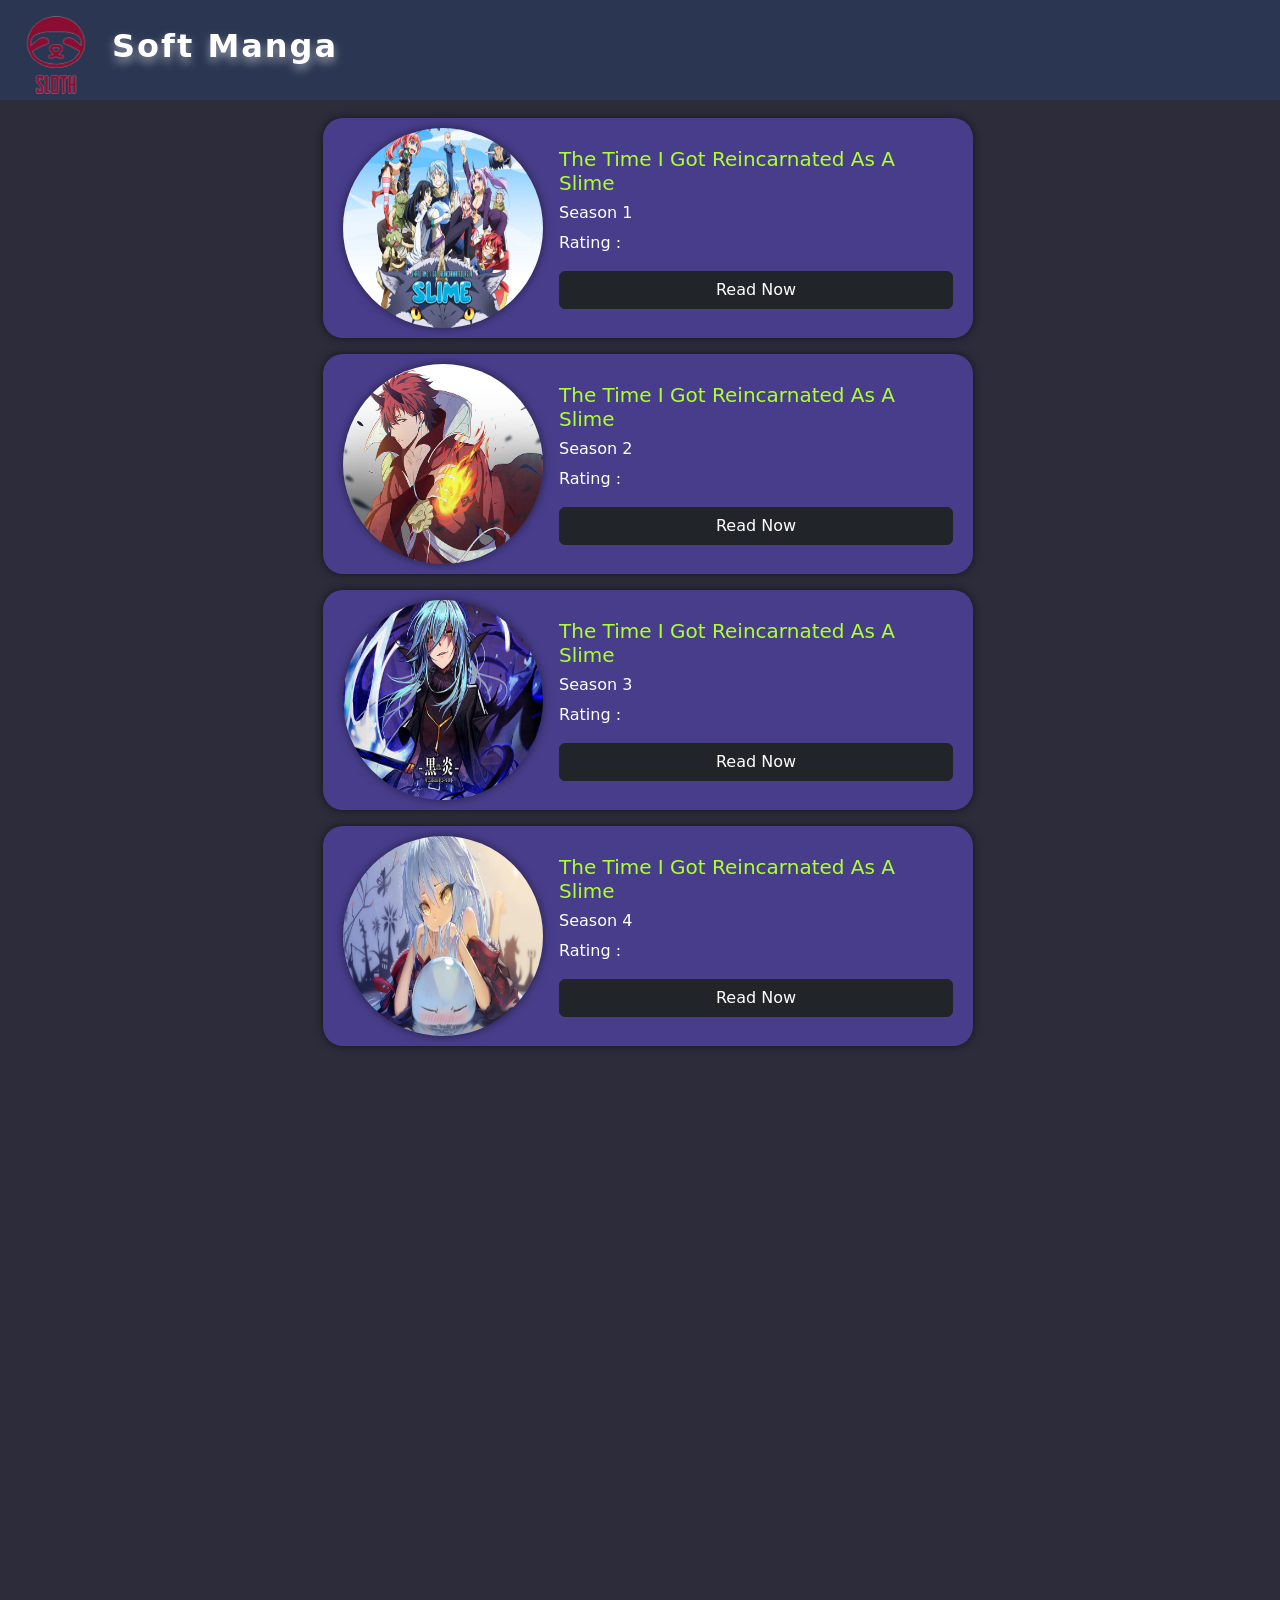
==== m-slime/m-slime.html @ e8365041 "first test" ====
<!DOCTYPE html>
<html>
<head>
	<title>Soft Manga</title>
<!--    Bootstrap css1 js2-->
    <link href="https://cdn.jsdelivr.net/npm/bootstrap@5.1.1/dist/css/bootstrap.min.css" rel="stylesheet" integrity="sha384-F3w7mX95PdgyTmZZMECAngseQB83DfGTowi0iMjiWaeVhAn4FJkqJByhZMI3AhiU" crossorigin="anonymous">
<!-- font awsome -->
    <link href="../libs/fontawsome/css/all.min.css" rel="stylesheet" type="text/css">
<!--    Custom css-->
    <link href="m-slime-css/m-slime.css" rel="stylesheet" type="text/css" />
</head>
<body>

<!-- Start Nav Section -->
<nav class="fixed-top">
	<a href="index.html" class="navbar-brand mx-3">
		<img src="m-slime-img/logo.png" width="80px" height="100px" alt="logo" />
	</a>

	<div class="justify-content-center">
		<h2 class="text-center fw-bold">Soft Manga</h2>
	</div>
</nav>
<!-- End Nav Section -->

<!-- Start Section -->
	<section class="collection">
		<div class="container-fluid mx-2">
			<div class="row">
				<!-- start season1 -->
				<div class="col-lg-6 col-md-6 col-sm-12 d-flex align-items-center my-2 cards lefts">
					<div class="images mx-2">
						<img src="m-slime-img/image2.1.jpg" alt="img1.6"/>
					</div>
						
					<div class="texts m-2"> 
						<h5>The Time I Got Reincarnated As A Slime</h5>
						<h6>Season 1</h6>

						<p class="ratings">Rating :
							<span>
							<i class="fas fa-star"></i>
							<i class="fas fa-star"></i>
							<i class="fas fa-star"></i>
							<i class="fas fa-star"></i>
							<i class="fas fa-star"></i>
							</span>
						</p>

						<div class="d-grid">
							<a class="btn btn-dark" href="../a-slime-s1/a-slime-s1.html">Read Now</a>
						</div>
					</div>		

				</div>
				<!-- end season1 -->

				<!-- start season2 -->
				<div class="col-lg-6 col-md-6 col-sm-12 d-flex align-items-center my-2 cards rights">
					
					<div class="images mx-2">
						<img src="m-slime-img/image2.2.jpg" alt="img1.7"/>
					</div>
						
					<div class="texts m-2"> 
						<h5>The Time I Got Reincarnated As A Slime</h5>
						<h6>Season 2</h6>

						<p class="ratings">Rating :
							<span>
							<i class="fas fa-star"></i>
							<i class="fas fa-star"></i>
							<i class="fas fa-star"></i>
							<i class="fas fa-star"></i>
							<i class="fas fa-star"></i>
							</span>
						</p>

						<div class="d-grid">
							<a class="btn btn-dark">Read Now</a>
						</div>

						</div>

				</div>
				<!-- end season2 -->

				<!-- start season3 -->
				<div class="col-lg-6 col-md-6 col-sm-12 d-flex align-items-center my-2 cards lefts">

					<div class="images mx-2">
						<img src="m-slime-img/image2.3.jpg" alt="img2.3"/>
					</div>

					<div class="texts m-2">
						<h5>The Time I Got Reincarnated As A Slime</h5>
						<h6>Season 3</h6>

						<p class="ratings">Rating :
							<span>
							<i class="fas fa-star"></i>
							<i class="fas fa-star"></i>
							<i class="fas fa-star"></i>
							<i class="fas fa-star"></i>
							<i class="fas fa-star"></i>
							</span>
						</p>

						<div class="d-grid">
							<a class="btn btn-dark">Read Now</a>
						</div>

						</div>

				</div>
				<!-- end season3 -->

				<!-- start season4 -->
				<div class="col-lg-6 col-md-6 col-sm-12 d-flex align-items-center cards my-2 rights">

					<div class="images mx-2">
						<img src="m-slime-img/image2.4.jpg" alt="img2.4"/>
					</div>

					<div class="texts m-2">
						<h5>The Time I Got Reincarnated As A Slime</h5>
						<h6>Season 4</h6>

						<p class="ratings">Rating :
							<span>
							<i class="fas fa-star"></i>
							<i class="fas fa-star"></i>
							<i class="fas fa-star"></i>
							<i class="fas fa-star"></i>
							<i class="fas fa-star"></i>
							</span>
						</p>

						<div class="d-grid">
							<a class="btn btn-dark">Read Now</a>
						</div>

						</div>

				</div>
				<!-- end season4 -->



			</div>
		</div>
	</section>
<!-- End Section -->






<!--Bootstrap css1 js2-->
<script src="https://cdn.jsdelivr.net/npm/@popperjs/core@2.9.3/dist/umd/popper.min.js" integrity="sha384-W8fXfP3gkOKtndU4JGtKDvXbO53Wy8SZCQHczT5FMiiqmQfUpWbYdTil/SxwZgAN" crossorigin="anonymous"></script>
<script src="https://cdn.jsdelivr.net/npm/bootstrap@5.1.1/dist/js/bootstrap.min.js" integrity="sha384-skAcpIdS7UcVUC05LJ9Dxay8AXcDYfBJqt1CJ85S/CFujBsIzCIv+l9liuYLaMQ/" crossorigin="anonymous"></script>
<!--Custom js-->
<script src="m-slime-js/m-slime.js" type="text/javascript"></script>
</body>
</html>
---- m-slime/m-slime-css/m-slime.css ----
:root{
	--bg-color: #2c2c3b;
	--section-color: darkslateblue;
	--title-color: greenyellow;
}

*{
	box-sizing: border-box;
}

body{
	background-color: var(--bg-color);
	height: 1500px;
}
nav{
	/*background-image: url("../mangaimg/image1.5.jpg");*/
	background-color:#2a3652;
	height: 100px;

	display: flex;
	align-items: center;

	position: relative;
}

/*nav::before{
	content: "";
	width: 100%;
	height: 100%;
	background-color: rgba(0,0,0,0.5);

	position: absolute;
	top: 0;
	left: 0;

	z-index: -1;
}*/

h2{
	color: #fff;
	letter-spacing: 2px;
	text-shadow: 0 5px 10px rgba(255,255,255,0.5);
}

/*Start Section*/

section{
	margin-top: 110px;
}

.cards{
	width: 650px;
	height: 220px;
	background-color: var(--section-color);
	color: #fff;
	border-radius: 20px;
	box-shadow: 0 0 10px rgba(0,0,0,0.5);
	margin:auto;
}

.images img{
	width: 200px;
	height: 200px;
	border-radius: 50%;
	box-shadow: 0 0 10px rgba(0,0,0,0.5);
	background-position: center;
}

h5{
	color: var(--title-color);
}

.ratings span i{
	color: yellow;
}

.ratings span i:last-child{
	color: #fff;
}

.lefts{
	animation: myanileft 0.5s ease;
}

.rights{
	animation: myaniright 0.5s ease;
}

@keyframes myanileft {
	0%{
		transform: translateX(-50px);
		opacity: 0;
	}

	100%{
		transform: translateX(0px);
		opacity: 1;
	}
}

@keyframes myaniright {
	0%{
		transform: translateX(50px);
		opacity: 0;
	}

	100%{
		transform: translate(0px);
		opacity: 1;
	}
}

/*End Section*/
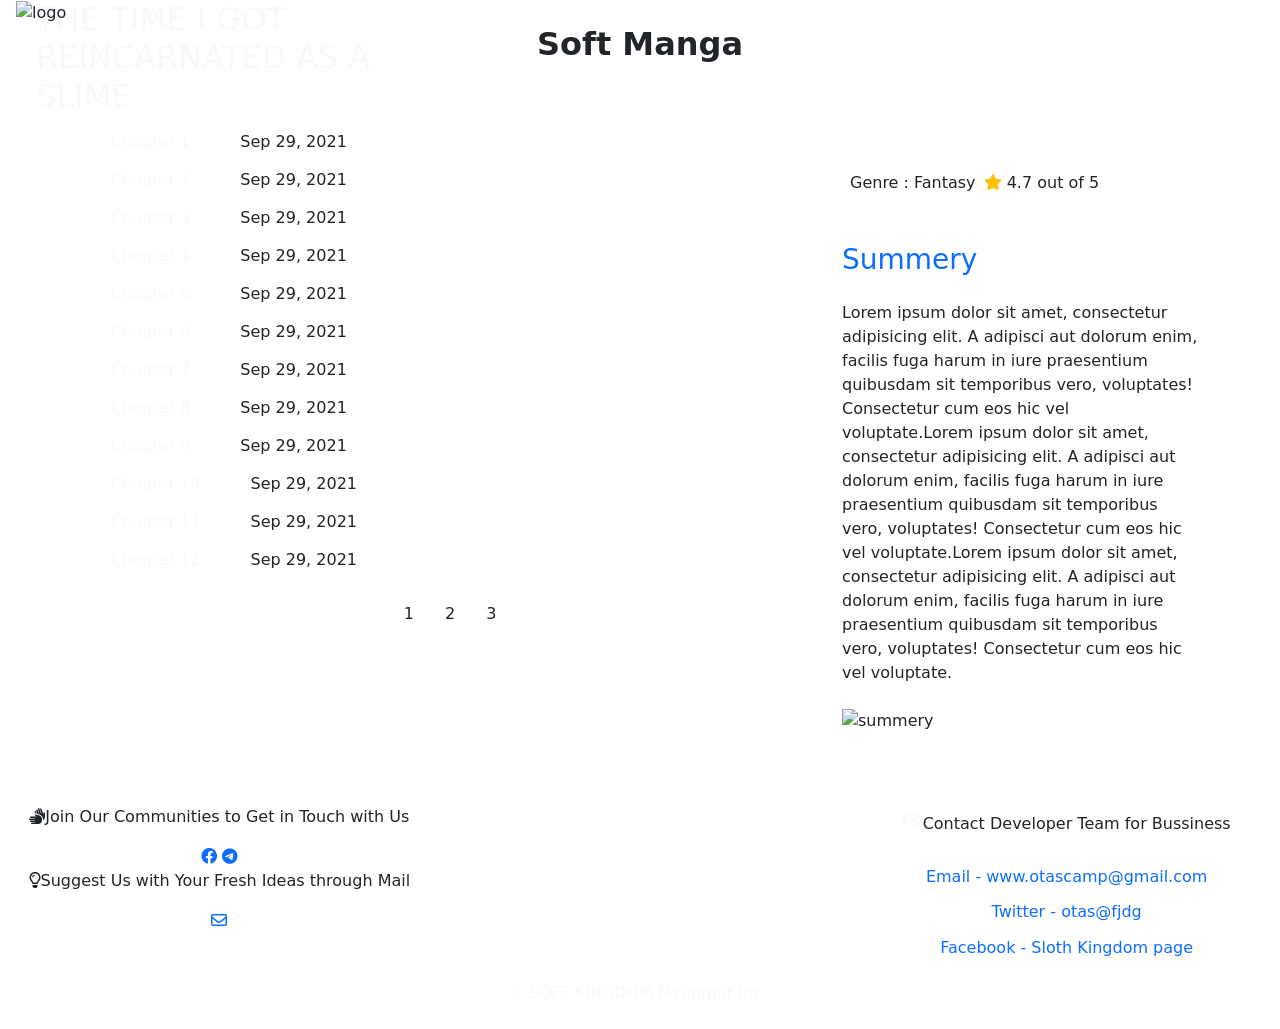
==== commit 72f88ba3: "Update m-slime.html" ====
--- a/m-slime/m-slime.html
+++ b/m-slime/m-slime.html
@@ -1,20 +1,21 @@
 <!DOCTYPE html>
 <html>
 <head>
-	<title>Soft Manga</title>
+	<title>Soft Kingdom</title>
+	<meta name="viewport" content="width=device-width, initial-scale=1.0">
 <!--    Bootstrap css1 js2-->
     <link href="https://cdn.jsdelivr.net/npm/bootstrap@5.1.1/dist/css/bootstrap.min.css" rel="stylesheet" integrity="sha384-F3w7mX95PdgyTmZZMECAngseQB83DfGTowi0iMjiWaeVhAn4FJkqJByhZMI3AhiU" crossorigin="anonymous">
 <!-- font awsome -->
-    <link href="../libs/fontawsome/css/all.min.css" rel="stylesheet" type="text/css">
+	<link rel="stylesheet" href="https://cdnjs.cloudflare.com/ajax/libs/font-awesome/6.0.0-beta2/css/all.min.css" integrity="sha512-YWzhKL2whUzgiheMoBFwW8CKV4qpHQAEuvilg9FAn5VJUDwKZZxkJNuGM4XkWuk94WCrrwslk8yWNGmY1EduTA==" crossorigin="anonymous" referrerpolicy="no-referrer" />
 <!--    Custom css-->
-    <link href="m-slime-css/m-slime.css" rel="stylesheet" type="text/css" />
+    <link href="m-slime.css" rel="stylesheet" type="text/css" />
 </head>
 <body>
 
 <!-- Start Nav Section -->
 <nav class="fixed-top">
 	<a href="index.html" class="navbar-brand mx-3">
-		<img src="m-slime-img/logo.png" width="80px" height="100px" alt="logo" />
+		<img class="logo" src="logo.jpg" width="100px" height="100px" alt="logo" />
 	</a>
 
 	<div class="justify-content-center">
@@ -24,133 +25,191 @@
 <!-- End Nav Section -->
 
 <!-- Start Section -->
-	<section class="collection">
-		<div class="container-fluid mx-2">
-			<div class="row">
-				<!-- start season1 -->
-				<div class="col-lg-6 col-md-6 col-sm-12 d-flex align-items-center my-2 cards lefts">
-					<div class="images mx-2">
-						<img src="m-slime-img/image2.1.jpg" alt="img1.6"/>
+<section>
+
+<!--start banner section-->
+<div class="banner">
+	<div class="container-fluid">
+		<div class="banner-container">
+			<div class="col-lg-4 titles mx-4">
+				<h2 class="text-light text-uppercase">the time i got reincarnated as a slime</h2>
+			</div>
+		</div>
+	</div>
+</div>
+<!--end banner section-->
+
+<!--	start episodes section-->
+<div class="container episode-containers">
+	<div class="row">
+		<div class="col-12 col-md-8 col-lg-8">
+			
+			<div class="episodes-colection">
+				<!--			start ep1-->
+				<div class="episodes">
+				<span class="mx-3"><a href="#" class="btn text-light">Chapter 1</a></span>
+				<span class="mx-3">Sep 29, 2021</span>
+				</div>
+				<!--			end ep1-->
+
+				<!--			start ep2-->
+				<div class="episodes">
+				<span class="mx-3"><a href="#" class="btn text-light">Chapter 2</a></span>
+				<span class="mx-3">Sep 29, 2021</span>
+				</div>
+				<!--			end ep2-->
+
+				<!--			start ep3-->
+				<div class="episodes">
+				<span class="mx-3"><a href="#" class="btn text-light">Chapter 3</a></span>
+				<span class="mx-3">Sep 29, 2021</span>
+				</div>
+				<!--			end ep3-->
+
+				<!--			start ep4-->
+				<div class="episodes">
+				<span class="mx-3"><a href="#" class="btn text-light">Chapter 4</a></span>
+				<span class="mx-3">Sep 29, 2021</span>
+				</div>
+				<!--			end ep4-->
+
+				<!--			start ep5-->
+				<div class="episodes">
+				<span class="mx-3"><a href="#" class="btn text-light">Chapter 5</a></span>
+				<span class="mx-3">Sep 29, 2021</span>
+				</div>
+				<!--			end ep5-->
+
+				<!--			start ep6-->
+				<div class="episodes">
+				<span class="mx-3"><a href="#" class="btn text-light">Chapter 6</a></span>
+				<span class="mx-3">Sep 29, 2021</span>
+				</div>
+				<!--			end ep6-->
+
+				<!--			start ep7-->
+				<div class="episodes">
+				<span class="mx-3"><a href="#" class="btn text-light">Chapter 7</a></span>
+				<span class="mx-3">Sep 29, 2021</span>
+				</div>
+				<!--			end ep7-->
+
+				<!--			start ep8-->
+				<div class="episodes">
+				<span class="mx-3"><a href="#" class="btn text-light">Chapter 8</a></span>
+				<span class="mx-3">Sep 29, 2021</span>
+				</div>
+				<!--			end ep8-->
+
+				<!--			start ep9-->
+				<div class="episodes">
+				<span class="mx-3"><a href="#" class="btn text-light">Chapter 9</a></span>
+				<span class="mx-3">Sep 29, 2021</span>
+				</div>
+				<!--			end ep9-->
+
+				<!--			start ep10-->
+				<div class="episodes">
+				<span class="mx-3"><a href="#" class="btn text-light">Chapter 10</a></span>
+				<span class="mx-3">Sep 29, 2021</span>
+				</div>
+				<!--			end ep10-->
+
+				<!--			start ep11-->
+				<div class="episodes">
+				<span class="mx-3"><a href="#" class="btn text-light">Chapter 11</a></span>
+				<span class="mx-3">Sep 29, 2021</span>
+				</div>
+				<!--			end ep11-->
+
+				<!--			start ep12-->
+				<div class="episodes">
+				<span class="mx-3"><a href="#" class="btn text-light">Chapter 12</a></span>
+				<span class="mx-3">Sep 29, 2021</span>
+				</div>
+				<!--			end ep12-->
+
+			</div>
+
+			<div class="text-center sliders my-3">
+				<a id="one" data-target="one" class="btn slider-btn" href="#">1</a>
+
+				<a id="two" data-target="two" class="btn slider-btn" href="#">2</a>
+
+				<a id="three" data-target="three" class="btn slider-btn" href="#">3</a>
+			</div>
+
+		</div>
+
+		<div class="col-md-4 col-lg-4 summery-containers">
+			<p class="my-5"><span class="mx-2">Genre : Fantasy</span><span class="ratings"><i class="fas fa-star text-warning"></i> 4.7 out of 5</span></p>
+			<div class="summerys my-5">
+				<h3 class="text-primary">Summery</h3>
+				<p class="my-4">Lorem ipsum dolor sit amet, consectetur adipisicing elit. A adipisci aut dolorum enim, facilis fuga harum in iure praesentium quibusdam sit temporibus vero, voluptates! Consectetur cum eos hic vel voluptate.Lorem ipsum dolor sit amet, consectetur adipisicing elit. A adipisci aut dolorum enim, facilis fuga harum in iure praesentium quibusdam sit temporibus vero, voluptates! Consectetur cum eos hic vel voluptate.Lorem ipsum dolor sit amet, consectetur adipisicing elit. A adipisci aut dolorum enim, facilis fuga harum in iure praesentium quibusdam sit temporibus vero, voluptates! Consectetur cum eos hic vel voluptate.</p>
+
+				<img class="summery" src="summery.png" alt="summery">
+			</div>
+		</div>
+	</div>
+</div>
+<!--	start episodes section-->
+
+</section>
+<!-- End Section -->
+
+<!--Start Footer Section-->
+<div class="back">
+
+</div>
+
+	<footer class="container-fluid col-12 py-2 footers">
+		<div class="row footer-containers">
+
+			<div class="col-8 my-3">
+				<div class="col-6 text-center">
+					<div class="footer-contact-boxs">
+
+						<p class="footer-contact-texts"><i class="fas fa-hands small-icons"></i>Join Our Communities to Get in Touch with Us</p>
+
+						<div>
+							<a href="#"><i class="fab fa-facebook icons"></i></a>
+							<a href="#"><i class="fab fa-telegram icons"></i></a>
+						</div>
+
 					</div>
-						
-					<div class="texts m-2"> 
-						<h5>The Time I Got Reincarnated As A Slime</h5>
-						<h6>Season 1</h6>
-
-						<p class="ratings">Rating :
-							<span>
-							<i class="fas fa-star"></i>
-							<i class="fas fa-star"></i>
-							<i class="fas fa-star"></i>
-							<i class="fas fa-star"></i>
-							<i class="fas fa-star"></i>
-							</span>
-						</p>
-
-						<div class="d-grid">
-							<a class="btn btn-dark" href="../a-slime-s1/a-slime-s1.html">Read Now</a>
-						</div>
-					</div>		
-
-				</div>
-				<!-- end season1 -->
-
-				<!-- start season2 -->
-				<div class="col-lg-6 col-md-6 col-sm-12 d-flex align-items-center my-2 cards rights">
-					
-					<div class="images mx-2">
-						<img src="m-slime-img/image2.2.jpg" alt="img1.7"/>
+
+					<div class="footer-contact-boxs">
+						<p class="footer-contact-texts"><i class="far fa-lightbulb small-icons"></i>Suggest Us with Your Fresh Ideas through Mail</p>
+
+						<a href="mailto:mcedu6003@gmail.com"><i class="far fa-envelope icons"></i></a>
 					</div>
-						
-					<div class="texts m-2"> 
-						<h5>The Time I Got Reincarnated As A Slime</h5>
-						<h6>Season 2</h6>
-
-						<p class="ratings">Rating :
-							<span>
-							<i class="fas fa-star"></i>
-							<i class="fas fa-star"></i>
-							<i class="fas fa-star"></i>
-							<i class="fas fa-star"></i>
-							<i class="fas fa-star"></i>
-							</span>
-						</p>
-
-						<div class="d-grid">
-							<a class="btn btn-dark">Read Now</a>
-						</div>
-
-						</div>
-
-				</div>
-				<!-- end season2 -->
-
-				<!-- start season3 -->
-				<div class="col-lg-6 col-md-6 col-sm-12 d-flex align-items-center my-2 cards lefts">
-
-					<div class="images mx-2">
-						<img src="m-slime-img/image2.3.jpg" alt="img2.3"/>
+				</div>
+			</div>
+
+			<div class="col-4 text-center my-3">
+
+					<div class="footer-contact-boxs">
+						<a class="btn d-flex justify-content-center " href="#"><i class="text-light far fa-handshake small-icons"></i><p class="contact-dev-texts">Contact Developer Team for Bussiness</p></a>
+
+						<ul class="nav flex-column text-light h6">
+							<li class="nav-item "><a class="nav-link" href="#">Email - www.otascamp@gmail.com</a></li>
+							<li class="nav-item "><a class="nav-link" href="#">Twitter - otas@fjdg</a></li>
+							<li class="nav-item "><a class="nav-link" href="#">Facebook - Sloth Kingdom page</a></li>
+						</ul>
+
 					</div>
 
-					<div class="texts m-2">
-						<h5>The Time I Got Reincarnated As A Slime</h5>
-						<h6>Season 3</h6>
-
-						<p class="ratings">Rating :
-							<span>
-							<i class="fas fa-star"></i>
-							<i class="fas fa-star"></i>
-							<i class="fas fa-star"></i>
-							<i class="fas fa-star"></i>
-							<i class="fas fa-star"></i>
-							</span>
-						</p>
-
-						<div class="d-grid">
-							<a class="btn btn-dark">Read Now</a>
-						</div>
-
-						</div>
-
-				</div>
-				<!-- end season3 -->
-
-				<!-- start season4 -->
-				<div class="col-lg-6 col-md-6 col-sm-12 d-flex align-items-center cards my-2 rights">
-
-					<div class="images mx-2">
-						<img src="m-slime-img/image2.4.jpg" alt="img2.4"/>
-					</div>
-
-					<div class="texts m-2">
-						<h5>The Time I Got Reincarnated As A Slime</h5>
-						<h6>Season 4</h6>
-
-						<p class="ratings">Rating :
-							<span>
-							<i class="fas fa-star"></i>
-							<i class="fas fa-star"></i>
-							<i class="fas fa-star"></i>
-							<i class="fas fa-star"></i>
-							<i class="fas fa-star"></i>
-							</span>
-						</p>
-
-						<div class="d-grid">
-							<a class="btn btn-dark">Read Now</a>
-						</div>
-
-						</div>
-
-				</div>
-				<!-- end season4 -->
-
-
-
-			</div>
-		</div>
-	</section>
-<!-- End Section -->
+
+			</div>
+
+		</div>
+
+		<div class="text-center copyrights">
+			<p class="text-light">&copy SOFT-KINGDOM Myanmar Inc..</p>
+		</div>
+	</footer>
+<!--End Footer Section-->
+
 
 
 
@@ -161,6 +220,6 @@
 <script src="https://cdn.jsdelivr.net/npm/@popperjs/core@2.9.3/dist/umd/popper.min.js" integrity="sha384-W8fXfP3gkOKtndU4JGtKDvXbO53Wy8SZCQHczT5FMiiqmQfUpWbYdTil/SxwZgAN" crossorigin="anonymous"></script>
 <script src="https://cdn.jsdelivr.net/npm/bootstrap@5.1.1/dist/js/bootstrap.min.js" integrity="sha384-skAcpIdS7UcVUC05LJ9Dxay8AXcDYfBJqt1CJ85S/CFujBsIzCIv+l9liuYLaMQ/" crossorigin="anonymous"></script>
 <!--Custom js-->
-<script src="m-slime-js/m-slime.js" type="text/javascript"></script>
+<script src="m-slime.js" type="text/javascript"></script>
 </body>
-</html>+</html>
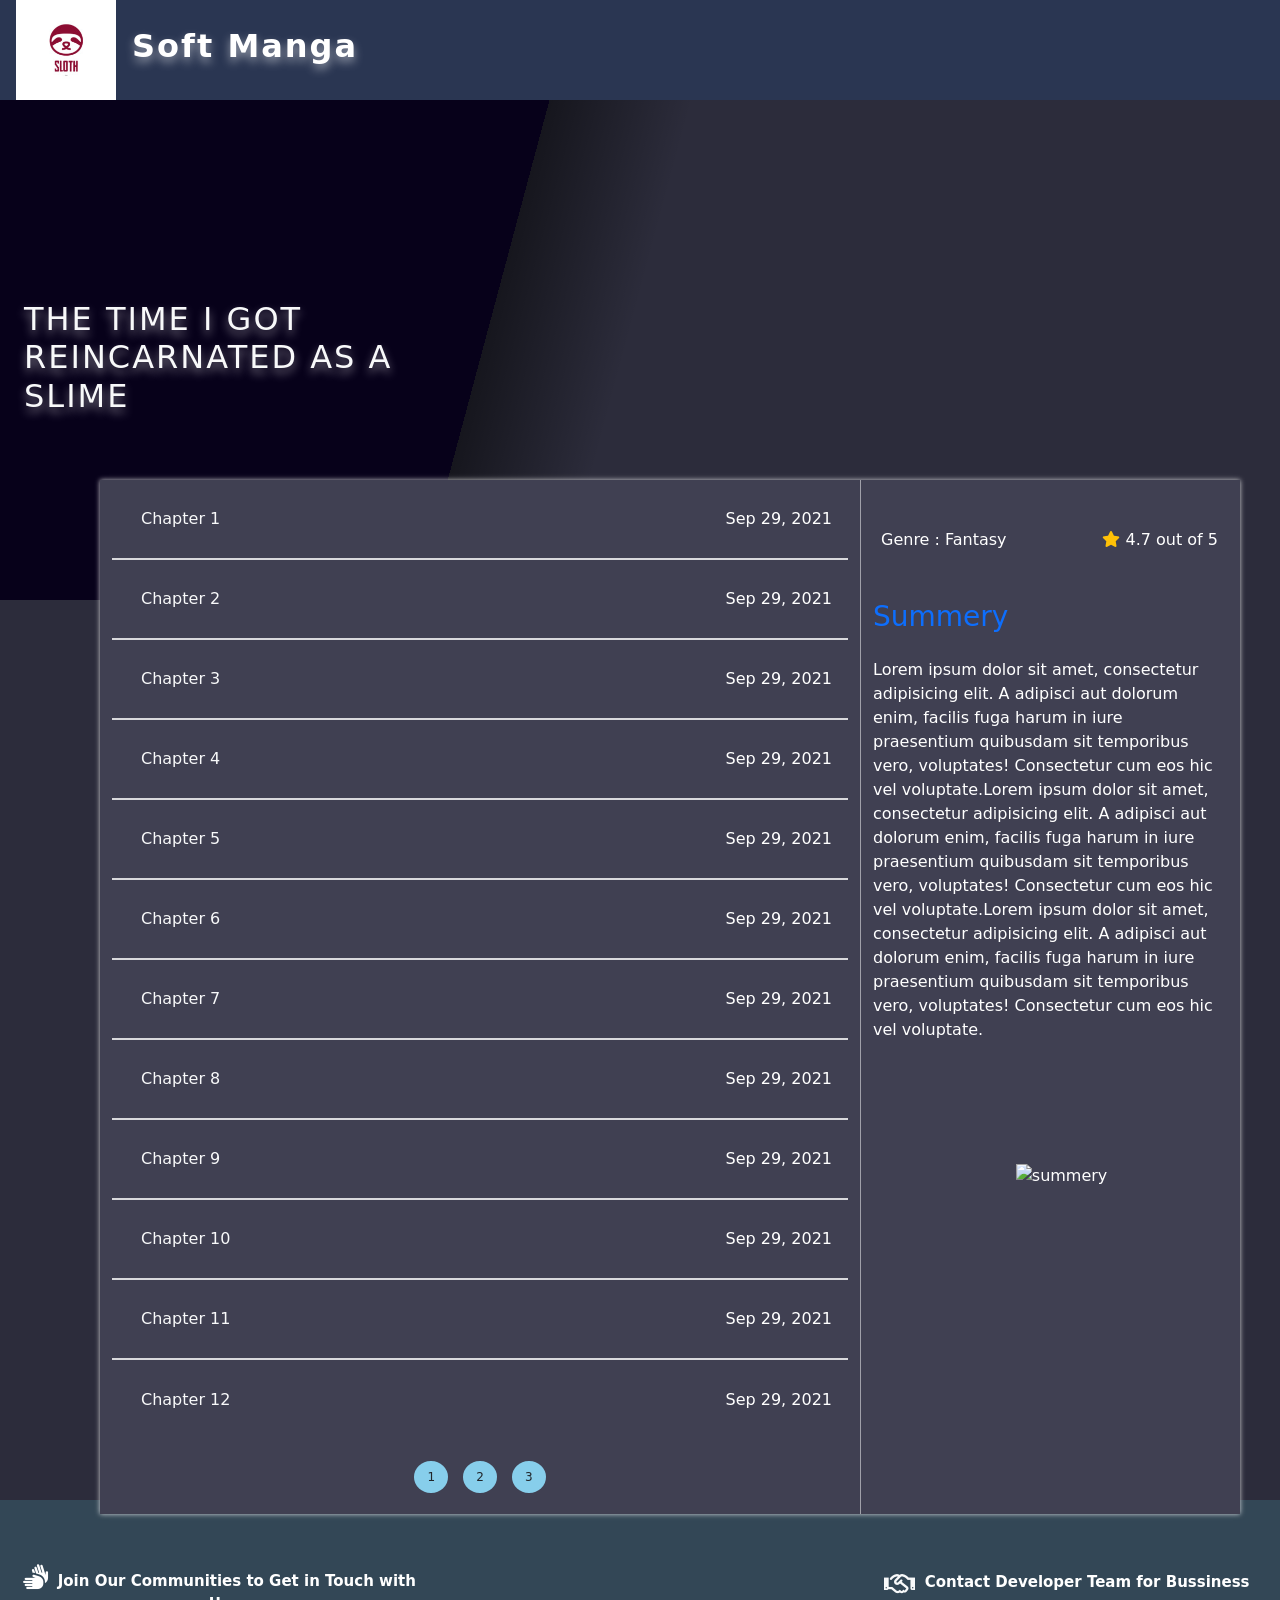
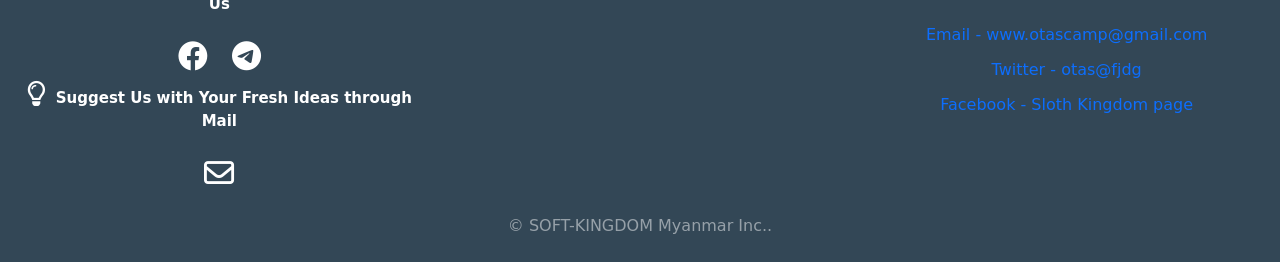
==== commit 8e5f6627: "Update m-slime.html" ====
--- a/m-slime/m-slime.html
+++ b/m-slime/m-slime.html
@@ -8,14 +8,14 @@
 <!-- font awsome -->
 	<link rel="stylesheet" href="https://cdnjs.cloudflare.com/ajax/libs/font-awesome/6.0.0-beta2/css/all.min.css" integrity="sha512-YWzhKL2whUzgiheMoBFwW8CKV4qpHQAEuvilg9FAn5VJUDwKZZxkJNuGM4XkWuk94WCrrwslk8yWNGmY1EduTA==" crossorigin="anonymous" referrerpolicy="no-referrer" />
 <!--    Custom css-->
-    <link href="m-slime.css" rel="stylesheet" type="text/css" />
+    <link href="m-slime-css/m-slime.css" rel="stylesheet" type="text/css" />
 </head>
 <body>
 
 <!-- Start Nav Section -->
 <nav class="fixed-top">
 	<a href="index.html" class="navbar-brand mx-3">
-		<img class="logo" src="logo.jpg" width="100px" height="100px" alt="logo" />
+		<img class="logo" src="m-slime-img/logo.jpg" width="100px" height="100px" alt="logo" />
 	</a>
 
 	<div class="justify-content-center">
@@ -147,7 +147,7 @@
 				<h3 class="text-primary">Summery</h3>
 				<p class="my-4">Lorem ipsum dolor sit amet, consectetur adipisicing elit. A adipisci aut dolorum enim, facilis fuga harum in iure praesentium quibusdam sit temporibus vero, voluptates! Consectetur cum eos hic vel voluptate.Lorem ipsum dolor sit amet, consectetur adipisicing elit. A adipisci aut dolorum enim, facilis fuga harum in iure praesentium quibusdam sit temporibus vero, voluptates! Consectetur cum eos hic vel voluptate.Lorem ipsum dolor sit amet, consectetur adipisicing elit. A adipisci aut dolorum enim, facilis fuga harum in iure praesentium quibusdam sit temporibus vero, voluptates! Consectetur cum eos hic vel voluptate.</p>
 
-				<img class="summery" src="summery.png" alt="summery">
+				<img class="summery" src="m-slime-img/summery.png" alt="summery">
 			</div>
 		</div>
 	</div>
--- a/m-slime/m-slime-css/m-slime.css
+++ b/m-slime/m-slime-css/m-slime.css
@@ -0,0 +1,259 @@
+:root{
+	--bg-color: #2c2c3b;
+	--section-color: darkslateblue;
+	--title-color: greenyellow;
+}
+
+*{
+	box-sizing: border-box;
+}
+
+body{
+	background-color: var(--bg-color);
+	height: 1500px;
+}
+nav{
+	/*background-image: url("../mangaimg/image1.5.jpg");*/
+	background-color:#2a3652;
+	height: 100px;
+
+	display: flex;
+	align-items: center;
+
+	position: relative;
+}
+
+h2{
+	color: #fff;
+	letter-spacing: 2px;
+	text-shadow: 0 5px 10px rgba(255,255,255,0.5);
+}
+
+@media (max-width: 500px){
+	nav{
+	height: 80px;
+	}
+
+	.logo{
+		width: 80px;
+		height: 80px;
+	}
+}
+
+
+
+/*Start Section*/
+section{
+	position: relative;
+}
+/*start banner*/
+.banner{
+	background-image: linear-gradient(
+	105deg,
+	rgb(7, 1, 26) 40%,
+	rgba(0,0,0,0.5) 30%,
+	transparent 50%
+	),url("banner.jpg");
+	background-position: center;
+	background-size: cover;
+
+	position: relative;
+}
+
+.banner-container{
+	height: 600px;
+}
+
+.titles{
+	position: absolute;
+	top: 50%;
+	left: 0;
+}
+/*end banner*/
+
+/*start episode*/
+.episode-containers{
+	background-color: #404052;
+	color: #fff;
+	box-shadow: 0 0 5px rgba(255,255,255,0.8);
+
+	position: absolute;
+	top: 80%;
+	left: 100px;
+
+	overflow: hidden;
+}
+
+.episodes{
+	height: 80px;
+	/*background-color: steelblue;*/
+	border-bottom: 2px solid rgba(255,255,255,0.8);
+
+	display: flex;
+	justify-content: space-between;
+	align-items: center;
+}
+.episodes:last-child{
+	border: 0;
+}
+
+.summery-containers{
+	border-left: 1px solid rgba(255,255,255,0.5);
+	position: relative;
+}
+
+.ratings{
+	float: right;
+	margin-right: 10px;
+}
+
+.summery{
+	width: 300px;
+	height: 350px;
+
+	position: absolute;
+	bottom: 0;
+	right: -20%;
+}
+
+/*start slider*/
+.slider-btn{
+	font-size: 12px;
+	background-color: skyblue;
+	border-radius: 50%;
+	margin: 5px;
+}
+
+.slider-btn:hover{
+	background-color: #2c2c3b;
+	box-shadow: 0 0 5px rgba(255,255,255,0.5);
+	color: #fff;
+}
+/*end slider*/
+
+@media (max-width: 500px){
+	.banner{
+	background-image: url("banner.jpg");
+	background-position: center;
+	background-size: cover;
+
+	position: relative;
+	}
+
+	.banner-container{
+	height: 500px;
+	}
+
+	.titles{
+	position: absolute;
+	top: 20%;
+	left: 0;
+	}
+
+	.titles h2{
+		font-size: 25px;
+		font-weight: 900;
+		text-shadow: 0 0 30px black;
+	}
+
+	.episode-containers{
+		left: 0;
+	}
+
+	.summery{
+		display: none;
+	}
+
+	.summery-containers{
+		display: none;
+	}
+
+	.episodes span:last-child{
+		display: none;
+	}
+
+
+}
+/*end episode*/
+/*End Section*/
+
+/*Start Footer*/
+.back{
+	height: 900px;
+}
+
+footer{
+	height: auto;
+	background-color: #334756;
+	z-index: -1;
+}
+
+.footer-containers{
+	margin-top: 40px;
+	
+}
+
+.footer-contact-boxs{
+    font-size: 10px;
+    font-weight: bold;
+    color: #fff;
+    background-color: transparent;
+
+}
+
+
+.footer-contact-texts{
+    font-size: 15px;
+    color: #fff;
+    font-weight: bold;
+}
+
+.icons{
+    color: #fff;
+    font-size: 30px;
+   	margin: 10px;
+}
+
+.small-icons{
+    padding-right: 10px;
+    font-size: 25px;
+}
+
+.fa-facebook:hover{
+    color: #4267B2;
+    transform: scale(1.017);
+}
+
+.fa-telegram:hover{
+    color: cadetblue;
+}
+
+.fa-envelope:hover{
+    color: darkkhaki;
+}
+
+
+.contact-dev-texts{
+    color: #fff;
+    font-weight: bold;
+    font-size: 15px;
+}
+
+.copyrights{
+	opacity: 0.5;
+}
+
+
+@media(max-width: 500px){
+	.back{
+		height: 940px;
+	}
+
+	.footer-containers{
+		display: none;
+	}
+
+
+}
+
+/*End Footer*/
